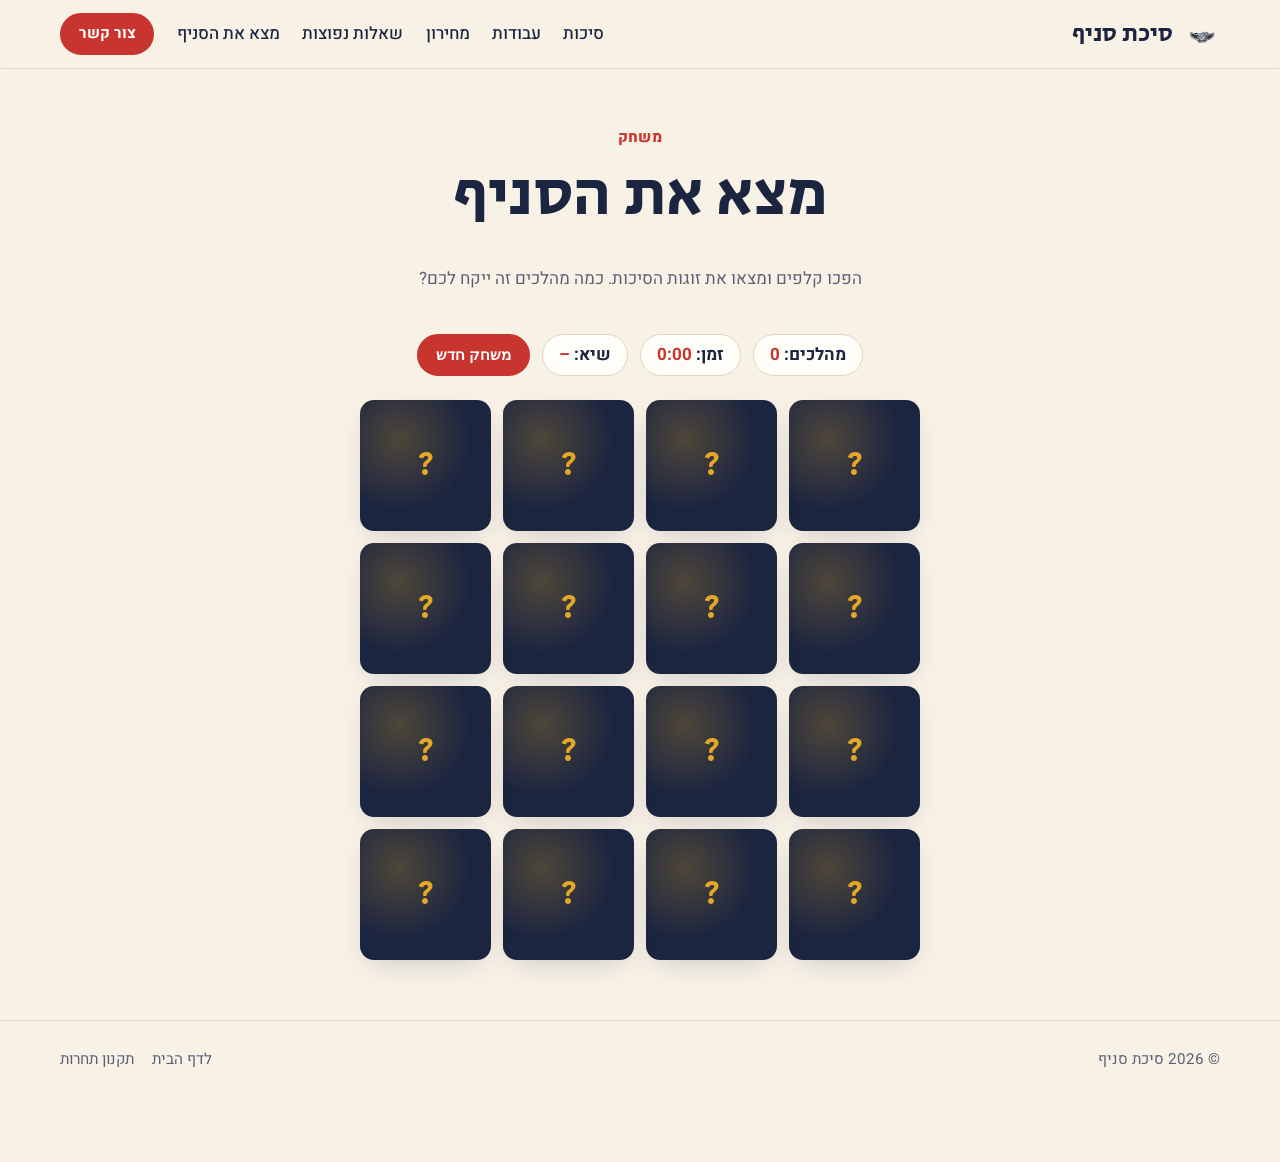
==== game/index.html @ ef1fc6e7 "New static website replacing Wix site Hebrew RTL site for סיכת סניף: home (shop with WhatsApp orderi" ====
<!doctype html>
<html lang="he" dir="rtl">
<head>
<meta charset="utf-8">
<meta name="viewport" content="width=device-width, initial-scale=1">
<title>מצא את הסניף | סיכת סניף</title>
<meta name="description" content="משחק זיכרון: מצאו את זוגות הסיכות של הסניפים בכמה שפחות מהלכים.">
<link rel="icon" href="/assets/img/favicon.png">
<link rel="preconnect" href="https://fonts.googleapis.com">
<link rel="preconnect" href="https://fonts.gstatic.com" crossorigin>
<link href="https://fonts.googleapis.com/css2?family=Heebo:wght@400;500;700;800&family=Secular+One&display=swap" rel="stylesheet">
<link rel="stylesheet" href="/assets/css/style.css">
<style>
  .game-bar { display: flex; flex-wrap: wrap; justify-content: center; gap: 12px; margin: 0 0 24px; }
  .stat { background: var(--surface); border: 1px solid var(--line); border-radius: 999px; padding: 6px 16px; font-weight: 700; }
  .stat span { color: var(--brand); }
  .board { display: grid; grid-template-columns: repeat(4, 1fr); gap: 12px; max-width: 560px; margin: 0 auto 60px; perspective: 900px; }
  .tile { aspect-ratio: 1; border: 0; padding: 0; background: none; cursor: pointer; position: relative; transform-style: preserve-3d; transition: transform .45s; }
  .tile.flip, .tile.done { transform: rotateY(180deg); }
  .face { position: absolute; inset: 0; border-radius: 14px; backface-visibility: hidden; display: grid; place-items: center; }
  .back { background: var(--ink); color: var(--gold); font-family: "Secular One"; font-size: 2rem;
          background-image: radial-gradient(circle at 30% 30%, color-mix(in srgb, var(--gold) 25%, transparent), transparent 55%); box-shadow: var(--shadow); }
  .front { background: var(--surface); border: 2px solid var(--line); transform: rotateY(180deg); padding: 10%; }
  .front img { width: 100%; height: 100%; object-fit: contain; }
  .tile.done .front { border-color: var(--teal); background: color-mix(in srgb, var(--teal) 12%, var(--surface)); }
  .win { text-align: center; margin: -30px auto 60px; }
  .win[hidden] { display: none; }
  @media (prefers-reduced-motion: reduce) { .tile { transition: none; } }
</style>
</head>
<body>
<a class="skip" href="#main">דלג לתוכן הראשי</a>
<header class="site-header">
  <div class="container nav-wrap">
    <a href="/" class="brand"><img src="/assets/img/favicon.png" alt="" width="34" height="34"><span>סיכת סניף</span></a>
    <button class="nav-toggle" aria-expanded="false" aria-controls="nav" aria-label="תפריט"><span></span><span></span><span></span></button>
    <nav id="nav" class="nav">
      <a href="/#shop">סיכות</a><a href="/#gallery">עבודות</a><a href="/#pricing">מחירון</a><a href="/#faq">שאלות נפוצות</a>
      <a href="/game/">מצא את הסניף</a><a href="/#contact" class="btn btn-sm">צור קשר</a>
    </nav>
  </div>
</header>

<main id="main" class="container">
  <div class="page-hero">
    <p class="eyebrow">משחק</p>
    <h1>מצא את הסניף</h1>
    <p class="sub">הפכו קלפים ומצאו את זוגות הסיכות. כמה מהלכים זה ייקח לכם?</p>
  </div>
  <div class="game-bar">
    <div class="stat">מהלכים: <span id="moves">0</span></div>
    <div class="stat">זמן: <span id="time">0:00</span></div>
    <div class="stat">שיא: <span id="best">–</span></div>
    <button class="btn btn-sm" id="restart">משחק חדש</button>
  </div>
  <div class="board" id="board" aria-label="לוח המשחק"></div>
  <div class="win" id="win" hidden>
    <h2>כל הכבוד! 🎉</h2>
    <p class="sub" id="win-text"></p>
    <a class="btn" href="/#contact">רוצים סיכה כזו לסניף שלכם?</a>
  </div>
</main>

<footer class="site-footer">
  <div class="container foot"><span>© <span data-year>2026</span> סיכת סניף</span><nav><a href="/">לדף הבית</a><a href="/takanon/">תקנון תחרות</a></nav></div>
</footer>

<script src="/assets/js/data.js"></script>
<script src="/assets/js/main.js"></script>
<script>
(function () {
  const pool = ["kfar-yona", "ir-imperia", "houston", "hazorim", "sisu", "montreal", "kfar-eldad", "shabbat-ola", "ramaa", "shomron", "kiryat-shmuel", "shevet-haim", "ordim-hadar", "shrulik"];
  const board = document.getElementById("board"), movesEl = document.getElementById("moves"),
        timeEl = document.getElementById("time"), bestEl = document.getElementById("best"), win = document.getElementById("win");
  let first = null, lock = false, moves = 0, matched = 0, t0 = 0, timer = null;
  const KEY = "pin-memory-best";
  const getBest = () => { try { return JSON.parse(localStorage.getItem(KEY)); } catch (e) { return null; } };
  const setBest = (v) => { try { localStorage.setItem(KEY, JSON.stringify(v)); } catch (e) {} };
  const fmt = (s) => Math.floor(s / 60) + ":" + String(s % 60).padStart(2, "0");
  const showBest = () => { const b = getBest(); bestEl.textContent = b ? `${b.moves} מהלכים` : "–"; };
  const shuffle = (a) => { for (let i = a.length - 1; i > 0; i--) { const j = Math.floor(Math.random() * (i + 1)); [a[i], a[j]] = [a[j], a[i]]; } return a; };

  function start() {
    clearInterval(timer); timer = null; first = null; lock = false; moves = 0; matched = 0;
    movesEl.textContent = 0; timeEl.textContent = "0:00"; win.hidden = true;
    const picks = shuffle(pool.slice()).slice(0, 8);
    const deck = shuffle([...picks, ...picks]);
    board.innerHTML = deck.map((n) => `
      <button class="tile" data-n="${n}" aria-label="קלף סגור">
        <span class="face back">?</span>
        <span class="face front"><img src="/assets/img/${n}.webp" alt=""></span>
      </button>`).join("");
    showBest();
  }

  board.addEventListener("click", (e) => {
    const t = e.target.closest(".tile");
    if (!t || lock || t === first || t.classList.contains("done")) return;
    if (!timer) { t0 = Date.now(); timer = setInterval(() => (timeEl.textContent = fmt(Math.floor((Date.now() - t0) / 1000))), 500); }
    t.classList.add("flip"); t.setAttribute("aria-label", "סיכה");
    if (!first) { first = t; return; }
    moves++; movesEl.textContent = moves;
    if (first.dataset.n === t.dataset.n) {
      first.classList.add("done"); t.classList.add("done"); first = null; matched++;
      if (matched === 8) finish();
    } else {
      lock = true; const a = first; first = null;
      setTimeout(() => { a.classList.remove("flip"); t.classList.remove("flip"); a.setAttribute("aria-label", "קלף סגור"); t.setAttribute("aria-label", "קלף סגור"); lock = false; }, 850);
    }
  });

  function finish() {
    clearInterval(timer); timer = null;
    const secs = Math.floor((Date.now() - t0) / 1000);
    const b = getBest();
    const rec = !b || moves < b.moves;
    if (rec) setBest({ moves, secs });
    document.getElementById("win-text").textContent = `סיימתם ב־${moves} מהלכים ו־${fmt(secs)} דקות.` + (rec ? " שיא חדש!" : "");
    win.hidden = false; showBest();
  }

  document.getElementById("restart").addEventListener("click", start);
  start();
})();
</script>
</body>
</html>
---- assets/css/style.css ----
:root {
  --bg: #f7f1e6;
  --bg-alt: #efe5d3;
  --surface: #fffdf8;
  --ink: #1c2540;
  --muted: #5b6075;
  --line: #e2d6c0;
  --brand: #c8352e;      /* enamel red */
  --brand-ink: #fff;
  --gold: #e3a826;
  --teal: #2a8a85;
  --shadow: 0 10px 30px -12px rgba(28, 37, 64, .25);
  --radius: 18px;
  color-scheme: light;
}
@media (prefers-color-scheme: dark) {
  :root:not([data-theme="light"]) {
    --bg: #141a2b; --bg-alt: #1a2136; --surface: #20283f; --ink: #f3ece0; --muted: #b3b6c6;
    --line: #2f3853; --brand: #e5524a; --gold: #f0bb45; --teal: #49b3ac;
    --shadow: 0 10px 30px -12px rgba(0, 0, 0, .6); color-scheme: dark;
  }
}
:root[data-theme="dark"] {
  --bg: #141a2b; --bg-alt: #1a2136; --surface: #20283f; --ink: #f3ece0; --muted: #b3b6c6;
  --line: #2f3853; --brand: #e5524a; --gold: #f0bb45; --teal: #49b3ac;
  --shadow: 0 10px 30px -12px rgba(0, 0, 0, .6); color-scheme: dark;
}

* { box-sizing: border-box; }
html { scroll-behavior: smooth; scroll-padding-top: 80px; }
body {
  margin: 0; background: var(--bg); color: var(--ink);
  font: 400 17px/1.65 "Heebo", system-ui, sans-serif; -webkit-font-smoothing: antialiased;
  overflow-x: hidden;
}
img { max-width: 100%; height: auto; display: block; }
a { color: inherit; }
h1, h2, h3 { font-family: "Secular One", "Heebo", sans-serif; font-weight: 400; line-height: 1.15; margin: 0 0 .5em; }
h1 { font-size: clamp(2.3rem, 6vw, 4rem); }
h2 { font-size: clamp(1.8rem, 4vw, 2.6rem); }
h3 { font-size: 1.25rem; }
.container { width: min(1160px, 100% - 32px); margin-inline: auto; }
.narrow { width: min(780px, 100% - 32px); }
.skip { position: absolute; inset-inline-start: -999px; top: 8px; background: var(--ink); color: var(--bg); padding: 8px 14px; border-radius: 8px; z-index: 100; }
.skip:focus { inset-inline-start: 8px; }
:focus-visible { outline: 3px solid var(--gold); outline-offset: 3px; border-radius: 6px; }

/* Buttons */
.btn {
  display: inline-flex; align-items: center; justify-content: center; gap: .5em;
  background: var(--brand); color: var(--brand-ink); text-decoration: none; border: 2px solid var(--brand);
  font-weight: 700; padding: .8em 1.4em; border-radius: 999px; cursor: pointer; font-size: 1rem;
  transition: transform .15s ease, box-shadow .15s ease, background .15s;
  box-shadow: 0 6px 0 -2px color-mix(in srgb, var(--brand) 55%, #000);
}
.btn:hover { transform: translateY(-2px); }
.btn:active { transform: translateY(1px); box-shadow: 0 2px 0 -1px color-mix(in srgb, var(--brand) 55%, #000); }
.btn-ghost { background: transparent; color: var(--ink); border-color: var(--ink); box-shadow: none; }
.btn-ghost:hover { background: var(--ink); color: var(--bg); }
.btn-sm { padding: .45em 1.1em; font-size: .95rem; box-shadow: none; }
.btn-block { width: 100%; }

/* Header */
.site-header {
  position: sticky; top: 0; z-index: 50;
  background: color-mix(in srgb, var(--bg) 85%, transparent); backdrop-filter: blur(10px);
  border-bottom: 1px solid var(--line);
}
.nav-wrap { display: flex; align-items: center; justify-content: space-between; height: 68px; }
.brand { display: flex; align-items: center; gap: .55em; text-decoration: none; font-family: "Secular One", sans-serif; font-size: 1.5rem; }
.nav { display: flex; align-items: center; gap: 1.4rem; }
.nav a:not(.btn) { text-decoration: none; font-weight: 500; position: relative; }
.nav a:not(.btn)::after { content: ""; position: absolute; inset-inline: 0; bottom: -4px; height: 2px; background: var(--brand); transform: scaleX(0); transition: transform .2s; }
.nav a:not(.btn):hover::after { transform: scaleX(1); }
.nav-toggle { display: none; background: none; border: 0; width: 44px; height: 44px; cursor: pointer; padding: 10px; }
.nav-toggle span { display: block; height: 2px; background: var(--ink); margin: 5px 0; border-radius: 2px; transition: .2s; }
.nav-toggle[aria-expanded="true"] span:nth-child(1) { transform: translateY(7px) rotate(45deg); }
.nav-toggle[aria-expanded="true"] span:nth-child(2) { opacity: 0; }
.nav-toggle[aria-expanded="true"] span:nth-child(3) { transform: translateY(-7px) rotate(-45deg); }
@media (max-width: 860px) {
  .nav-toggle { display: block; }
  .nav {
    position: absolute; top: 68px; inset-inline: 0; flex-direction: column; align-items: stretch; gap: 0;
    background: var(--surface); border-bottom: 1px solid var(--line); padding: 8px 16px 16px;
    display: none; box-shadow: var(--shadow);
  }
  .nav.open { display: flex; }
  .nav a:not(.btn) { padding: 12px 4px; border-bottom: 1px solid var(--line); }
  .nav .btn { margin-top: 12px; }
}

/* Hero */
.hero { padding: clamp(40px, 7vw, 90px) 0 clamp(40px, 6vw, 70px); position: relative; }
.hero::before {
  content: ""; position: absolute; inset: 0; z-index: -1; opacity: .5;
  background: radial-gradient(circle at 15% 20%, color-mix(in srgb, var(--gold) 30%, transparent), transparent 40%),
              radial-gradient(circle at 85% 80%, color-mix(in srgb, var(--teal) 22%, transparent), transparent 45%);
}
.hero-grid { display: grid; grid-template-columns: 1.05fr 1fr; gap: clamp(28px, 5vw, 64px); align-items: center; }
.eyebrow { color: var(--brand); font-weight: 800; letter-spacing: .02em; margin: 0 0 .6em; font-size: .95rem; }
.hl { color: var(--brand); position: relative; white-space: nowrap; }
.hl::after { content: ""; position: absolute; inset-inline: -4px; bottom: .08em; height: .28em; background: var(--gold); opacity: .45; z-index: -1; border-radius: 4px; }
.lead { font-size: 1.15rem; color: var(--muted); max-width: 34ch; }
.hero-cta { display: flex; flex-wrap: wrap; gap: 12px; margin: 26px 0 22px; }
.badges { list-style: none; padding: 0; margin: 0; display: flex; flex-wrap: wrap; gap: 10px; }
.badges li { background: var(--surface); border: 1px solid var(--line); padding: 6px 14px; border-radius: 999px; font-size: .92rem; }
.badges strong { color: var(--teal); }
.hero-art { position: relative; }
.hero-art > img:first-child { border-radius: 26px; box-shadow: var(--shadow); border: 6px solid var(--surface); transform: rotate(-1.5deg); }
.float { position: absolute; width: 26%; filter: drop-shadow(0 12px 16px rgba(0,0,0,.3)); animation: bob 5s ease-in-out infinite; }
.f1 { top: -8%; inset-inline-start: -6%; }
.f2 { bottom: -12%; inset-inline-end: -4%; width: 22%; animation-delay: -2.5s; }
@keyframes bob { 50% { transform: translateY(-10px) rotate(4deg); } }
@media (max-width: 860px) {
  .hero-grid { grid-template-columns: 1fr; }
  .hero-art { order: -1; margin: 10px 12px 20px; }
}

/* Sections */
.section { padding: clamp(56px, 8vw, 100px) 0; }
.section.alt { background: var(--bg-alt); }
.section-head { text-align: center; margin-bottom: 40px; }
.sub { color: var(--muted); max-width: 56ch; margin-inline: auto; }
.card { background: var(--surface); border: 1px solid var(--line); border-radius: var(--radius); box-shadow: var(--shadow); }

/* Tribes */
.tribes { padding-top: 20px; }
.tribe-row { display: grid; grid-template-columns: repeat(4, 1fr); gap: 18px; }
.tribe-row figure { margin: 0; background: var(--surface); border: 1px solid var(--line); border-radius: var(--radius); padding: 18px 14px; text-align: center; transition: transform .2s; }
.tribe-row figure:hover { transform: translateY(-4px) rotate(-1deg); }
.tribe-row img { aspect-ratio: 16/10; object-fit: contain; width: 100%; }
.tribe-row figcaption { font-family: "Secular One", sans-serif; font-size: 1.15rem; margin-top: 8px; }
.tribe-row small { display: block; font-family: "Heebo"; font-size: .85rem; color: var(--brand); }
.mystery { border-style: dashed !important; border-color: var(--brand) !important; }
@media (max-width: 700px) { .tribe-row { grid-template-columns: repeat(2, 1fr); } }

/* Products */
.products { display: grid; grid-template-columns: repeat(auto-fit, minmax(240px, 290px)); justify-content: center; gap: 22px; }
.product .btn { margin-top: auto; }
.product { padding: 18px; display: flex; flex-direction: column; gap: 10px; }
.product-img { background: radial-gradient(circle, var(--bg-alt), var(--surface) 70%); border-radius: 12px; aspect-ratio: 1; display: grid; place-items: center; padding: 20px; }
.product-img { overflow: hidden; }
.product-img img { width: 100%; height: 100%; object-fit: contain; transition: transform .3s; }
.product:hover .product-img img { transform: scale(1.06) rotate(-3deg); }
.product h3 { margin: 6px 0 0; }
.price { margin: 0; font-weight: 800; font-size: 1.4rem; color: var(--brand); }
.price small { font-weight: 400; font-size: .85rem; color: var(--muted); }
.qty { display: flex; align-items: center; justify-content: space-between; gap: 10px; }
input[type="number"] {
  width: 110px; font: inherit; padding: 8px 12px; border-radius: 10px; border: 1.5px solid var(--line);
  background: var(--bg); color: var(--ink); text-align: center;
}

/* Gallery */
.filters { display: flex; flex-wrap: wrap; justify-content: center; gap: 8px; margin-bottom: 28px; }
.chip { font: inherit; font-weight: 500; border: 1.5px solid var(--ink); background: transparent; color: var(--ink); padding: 6px 16px; border-radius: 999px; cursor: pointer; }
.chip.active { background: var(--ink); color: var(--bg); }
.gallery { display: grid; grid-template-columns: repeat(auto-fill, minmax(170px, 1fr)); gap: 14px; }
.g-item { border: 0; padding: 14px; background: var(--surface); border-radius: 14px; aspect-ratio: 1; display: grid; place-items: center; cursor: zoom-in; transition: transform .2s, box-shadow .2s; }
.g-item:hover { transform: translateY(-4px); box-shadow: var(--shadow); }
.g-item { overflow: hidden; min-width: 0; }
.g-item img { width: 100%; height: 100%; object-fit: contain; }
.g-item[hidden] { display: none; }
@media (max-width: 480px) { .gallery { grid-template-columns: repeat(2, 1fr); } }

.lightbox { position: fixed; inset: 0; background: rgba(10, 14, 26, .88); display: grid; place-items: center; z-index: 200; padding: 24px; }
.lightbox[hidden] { display: none; }
.lightbox img { max-height: 85vh; width: auto; filter: drop-shadow(0 20px 30px rgba(0,0,0,.5)); }
.lb-close { position: absolute; top: 14px; inset-inline-end: 18px; font-size: 2.4rem; color: #fff; background: none; border: 0; cursor: pointer; line-height: 1; }

/* Steps */
.steps { list-style: none; padding: 0; margin: 0; display: grid; grid-template-columns: repeat(4, 1fr); gap: 20px; counter-reset: s; }
.steps li { background: var(--surface); border: 1px solid var(--line); border-radius: var(--radius); padding: 24px; position: relative; }
.steps span { display: grid; place-items: center; width: 46px; height: 46px; border-radius: 50%; background: var(--gold); color: #1c2540; font-family: "Secular One"; font-size: 1.3rem; margin-bottom: 14px; box-shadow: inset 0 -3px 0 rgba(0,0,0,.18); }
.steps p { margin: 0; color: var(--muted); }
@media (max-width: 900px) { .steps { grid-template-columns: repeat(2, 1fr); } }
@media (max-width: 520px) { .steps { grid-template-columns: 1fr; } }

/* Pricing */
.pricing-grid { display: grid; grid-template-columns: 1fr 1fr; gap: 40px; align-items: center; }
.pricing-grid .sub { margin-inline: 0; margin-bottom: 24px; }
.calc { padding: 24px; }
.price-table { width: 100%; border-collapse: collapse; margin-bottom: 18px; }
.price-table th { text-align: start; font-size: .9rem; color: var(--muted); font-weight: 500; padding: 8px 12px; border-bottom: 2px solid var(--line); }
.price-table td { padding: 10px 12px; border-bottom: 1px solid var(--line); font-weight: 500; transition: background .2s; }
.price-table td:last-child { font-weight: 800; }
.price-table tr.on td { background: color-mix(in srgb, var(--gold) 28%, transparent); }
.calc-label { font-weight: 700; display: block; margin-bottom: 8px; }
.calc-row { display: flex; align-items: center; gap: 14px; flex-wrap: wrap; }
.calc-row output strong { color: var(--brand); font-size: 1.35rem; }
@media (max-width: 860px) { .pricing-grid { grid-template-columns: 1fr; } }

/* FAQ */
.faq details { background: var(--surface); border: 1px solid var(--line); border-radius: 14px; margin-bottom: 12px; }
.faq summary { cursor: pointer; padding: 18px 22px; font-weight: 700; list-style: none; display: flex; justify-content: space-between; align-items: center; gap: 12px; }
.faq summary::-webkit-details-marker { display: none; }
.faq summary::after { content: "+"; font-size: 1.5rem; color: var(--brand); transition: transform .2s; }
.faq details[open] summary::after { transform: rotate(45deg); }
.faq details p { margin: 0; padding: 0 22px 18px; color: var(--muted); }

/* Contact */
.contact-card {
  background: var(--ink); color: var(--bg); border-radius: 28px; padding: clamp(28px, 5vw, 56px);
  display: grid; grid-template-columns: 1.2fr 1fr; gap: 28px; align-items: center;
}
.contact-card .eyebrow { color: var(--gold); }
.contact-card .sub { color: color-mix(in srgb, var(--bg) 75%, transparent); margin: 0; }
.contact-actions { display: flex; flex-direction: column; gap: 12px; }
.contact-card .btn-ghost { color: var(--bg); border-color: color-mix(in srgb, var(--bg) 60%, transparent); }
.contact-card .btn-ghost:hover { background: var(--bg); color: var(--ink); }
@media (max-width: 760px) { .contact-card { grid-template-columns: 1fr; } }

/* Footer */
.site-footer { border-top: 1px solid var(--line); padding: 26px 0 90px; color: var(--muted); font-size: .95rem; }
.foot { display: flex; flex-wrap: wrap; justify-content: space-between; gap: 12px; }
.foot nav { display: flex; gap: 18px; flex-wrap: wrap; }
.foot a { text-decoration: none; } .foot a:hover { color: var(--brand); }

.wa-float {
  position: fixed; bottom: 20px; inset-inline-start: 20px; z-index: 60; width: 58px; height: 58px; border-radius: 50%;
  background: #25d366; color: #fff; display: grid; place-items: center; box-shadow: 0 8px 24px rgba(0,0,0,.25); transition: transform .2s;
}
.wa-float:hover { transform: scale(1.08); }

/* Reveal */
.reveal { opacity: 0; transform: translateY(18px); transition: opacity .6s ease, transform .6s ease; }
.reveal.in { opacity: 1; transform: none; }
@media (prefers-reduced-motion: reduce) {
  html { scroll-behavior: auto; }
  .reveal { opacity: 1; transform: none; transition: none; }
  .float { animation: none; }
}

/* Inner pages */
.page-hero { padding: 56px 0 24px; text-align: center; }
.prose { background: var(--surface); border: 1px solid var(--line); border-radius: var(--radius); padding: clamp(22px, 4vw, 44px); margin-bottom: 60px; }
.prose h2 { font-size: 1.4rem; margin-top: 1.4em; }
.prose h2:first-child { margin-top: 0; }
.prose ol, .prose ul { padding-inline-start: 1.3em; }
.prose hr { border: 0; border-top: 1px solid var(--line); margin: 40px 0; }
.prose [dir="ltr"] { text-align: left; }

/* Blend white photo backgrounds into the cards (light theme) */
.tribe-row img, .product-img img, .g-item img, .front img { mix-blend-mode: multiply; }
@media (prefers-color-scheme: dark) { :root:not([data-theme="light"]) :is(.tribe-row img, .product-img img, .g-item img, .front img) { mix-blend-mode: normal; border-radius: 10px; } }
:root[data-theme="dark"] :is(.tribe-row img, .product-img img, .g-item img, .front img) { mix-blend-mode: normal; border-radius: 10px; }
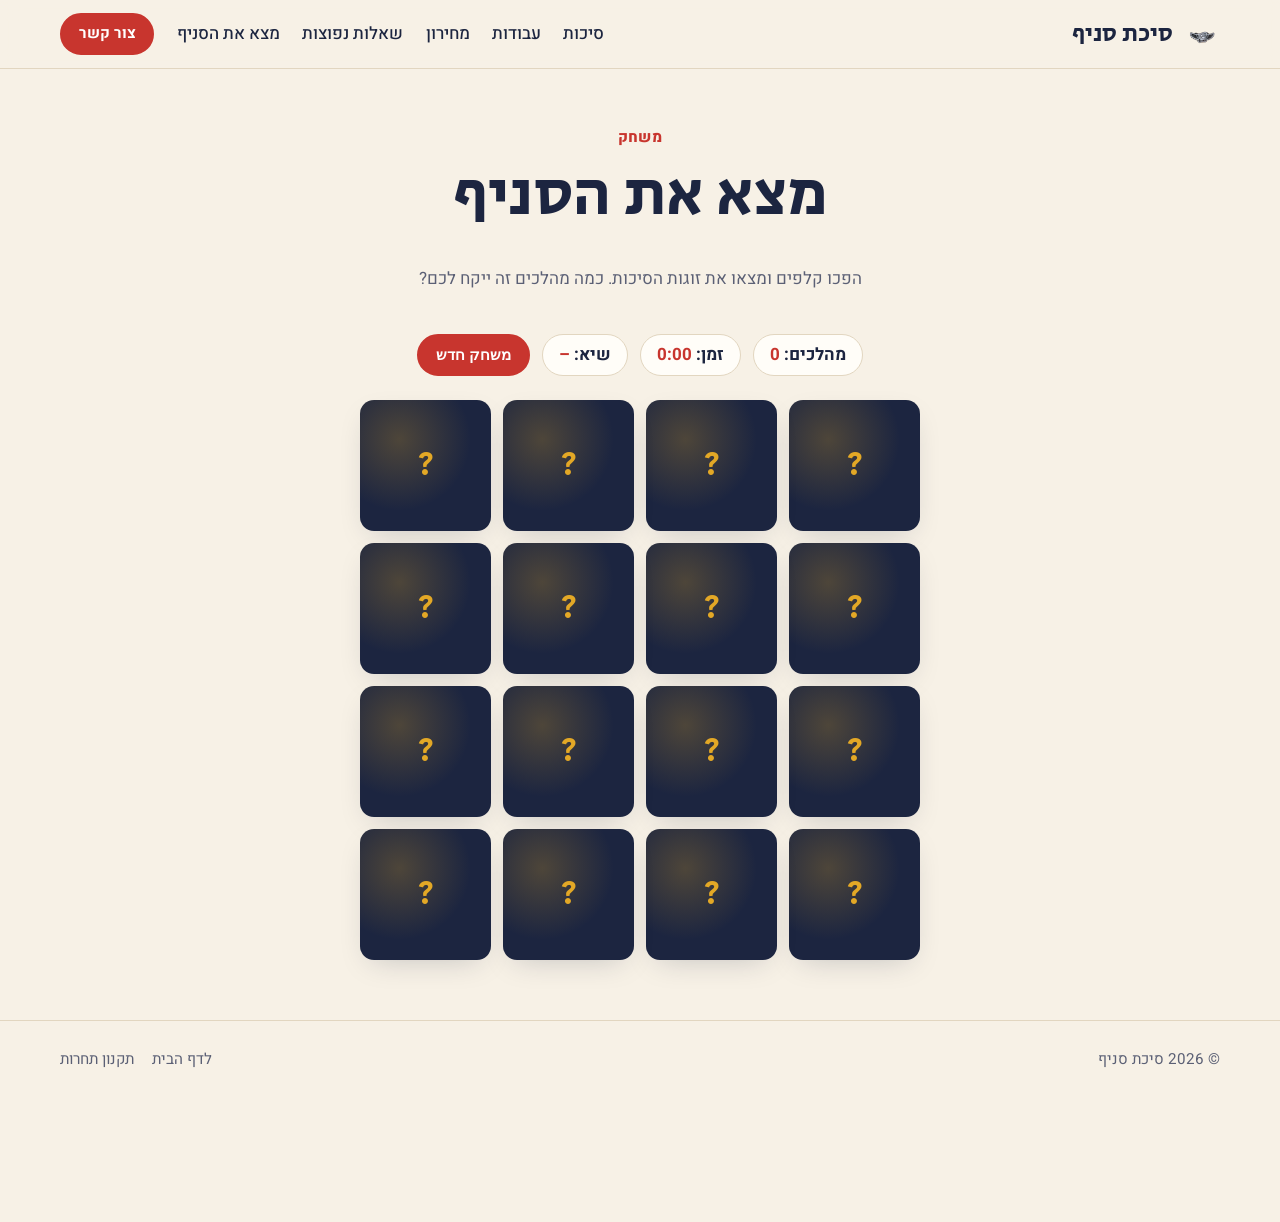
==== commit 1951945d: "Clean up gallery pin images: transparent backgrounds, upscaled and sharpened Rebuild all 27 gallery " ====
--- a/game/index.html
+++ b/game/index.html
@@ -21,7 +21,7 @@
   .back { background: var(--ink); color: var(--gold); font-family: "Secular One"; font-size: 2rem;
           background-image: radial-gradient(circle at 30% 30%, color-mix(in srgb, var(--gold) 25%, transparent), transparent 55%); box-shadow: var(--shadow); }
   .front { background: var(--surface); border: 2px solid var(--line); transform: rotateY(180deg); padding: 10%; }
-  .front img { width: 100%; height: 100%; object-fit: contain; }
+  .front img { position: absolute; inset: 10%; width: 80%; height: 80%; object-fit: contain; }
   .tile.done .front { border-color: var(--teal); background: color-mix(in srgb, var(--teal) 12%, var(--surface)); }
   .win { text-align: center; margin: -30px auto 60px; }
   .win[hidden] { display: none; }
--- a/assets/css/style.css
+++ b/assets/css/style.css
@@ -139,8 +139,8 @@
 .product .btn { margin-top: auto; }
 .product { padding: 18px; display: flex; flex-direction: column; gap: 10px; }
 .product-img { background: radial-gradient(circle, var(--bg-alt), var(--surface) 70%); border-radius: 12px; aspect-ratio: 1; display: grid; place-items: center; padding: 20px; }
-.product-img { overflow: hidden; }
-.product-img img { width: 100%; height: 100%; object-fit: contain; transition: transform .3s; }
+.product-img { overflow: hidden; position: relative; }
+.product-img img { position: absolute; inset: 20px; width: calc(100% - 40px); height: calc(100% - 40px); object-fit: contain; transition: transform .3s; }
 .product:hover .product-img img { transform: scale(1.06) rotate(-3deg); }
 .product h3 { margin: 6px 0 0; }
 .price { margin: 0; font-weight: 800; font-size: 1.4rem; color: var(--brand); }
@@ -158,8 +158,8 @@
 .gallery { display: grid; grid-template-columns: repeat(auto-fill, minmax(170px, 1fr)); gap: 14px; }
 .g-item { border: 0; padding: 14px; background: var(--surface); border-radius: 14px; aspect-ratio: 1; display: grid; place-items: center; cursor: zoom-in; transition: transform .2s, box-shadow .2s; }
 .g-item:hover { transform: translateY(-4px); box-shadow: var(--shadow); }
-.g-item { overflow: hidden; min-width: 0; }
-.g-item img { width: 100%; height: 100%; object-fit: contain; }
+.g-item { overflow: hidden; min-width: 0; position: relative; }
+.g-item img { position: absolute; inset: 14px; width: calc(100% - 28px); height: calc(100% - 28px); object-fit: contain; }
 .g-item[hidden] { display: none; }
 @media (max-width: 480px) { .gallery { grid-template-columns: repeat(2, 1fr); } }
 
@@ -211,13 +211,13 @@
 @media (max-width: 760px) { .contact-card { grid-template-columns: 1fr; } }
 
 /* Footer */
-.site-footer { border-top: 1px solid var(--line); padding: 26px 0 90px; color: var(--muted); font-size: .95rem; }
+.site-footer { border-top: 1px solid var(--line); padding: 26px 0 150px; color: var(--muted); font-size: .95rem; }
 .foot { display: flex; flex-wrap: wrap; justify-content: space-between; gap: 12px; }
 .foot nav { display: flex; gap: 18px; flex-wrap: wrap; }
 .foot a { text-decoration: none; } .foot a:hover { color: var(--brand); }
 
 .wa-float {
-  position: fixed; bottom: 20px; inset-inline-start: 20px; z-index: 60; width: 58px; height: 58px; border-radius: 50%;
+  position: fixed; bottom: 76px; inset-inline-start: 20px; z-index: 60; /* clears the 64px Netlify free-plan badge in the bottom-right corner */ width: 58px; height: 58px; border-radius: 50%;
   background: #25d366; color: #fff; display: grid; place-items: center; box-shadow: 0 8px 24px rgba(0,0,0,.25); transition: transform .2s;
 }
 .wa-float:hover { transform: scale(1.08); }
@@ -240,7 +240,10 @@
 .prose hr { border: 0; border-top: 1px solid var(--line); margin: 40px 0; }
 .prose [dir="ltr"] { text-align: left; }
 
-/* Blend white photo backgrounds into the cards (light theme) */
-.tribe-row img, .product-img img, .g-item img, .front img { mix-blend-mode: multiply; }
-@media (prefers-color-scheme: dark) { :root:not([data-theme="light"]) :is(.tribe-row img, .product-img img, .g-item img, .front img) { mix-blend-mode: normal; border-radius: 10px; } }
-:root[data-theme="dark"] :is(.tribe-row img, .product-img img, .g-item img, .front img) { mix-blend-mode: normal; border-radius: 10px; }
+/* Pin images are transparent cut-outs; a soft shadow lifts them off the cards */
+.tribe-row img, .product-img img, .g-item img, .front img { filter: drop-shadow(0 3px 5px rgba(20, 25, 45, .28)); }
+
+/* Deep-linked product (e.g. from an Instagram story) */
+.product.spotlight { outline: 3px solid var(--gold); outline-offset: 4px; animation: pulse 1.6s ease-out 2; }
+@keyframes pulse { 0% { box-shadow: 0 0 0 0 color-mix(in srgb, var(--gold) 60%, transparent); } 100% { box-shadow: 0 0 0 18px transparent; } }
+@media (prefers-reduced-motion: reduce) { .product.spotlight { animation: none; } }
